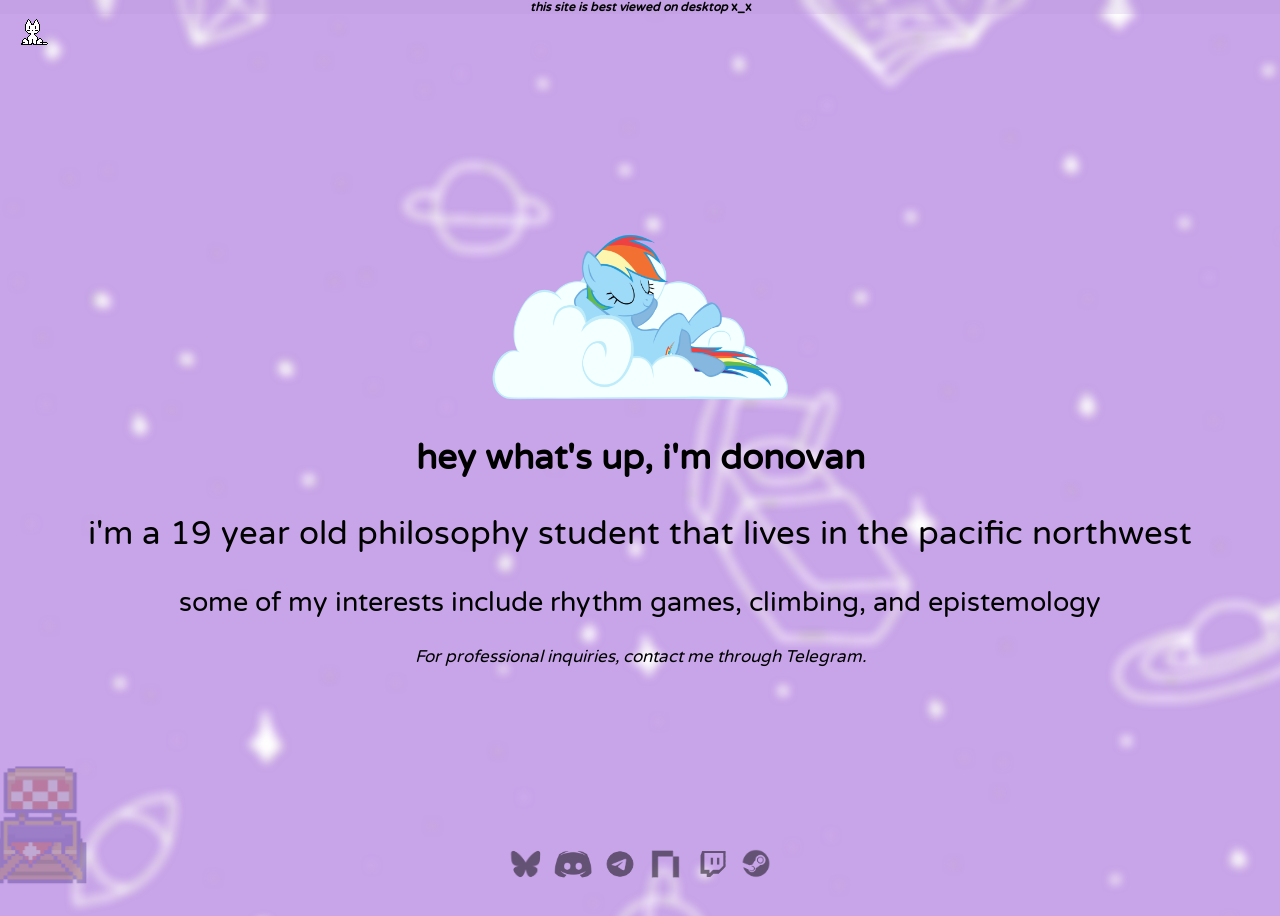
==== index.html @ 845202c8 "fist commit i think" ====
<html><head><meta http-equiv="Content-Type" content="text/html; charset=UTF-8">
<link rel="icon" type="image/png" href=https://donovan.rip/mari%20laugh.webp>
<!-- <title>👁‍🗨_👁‍🗨</title> -->
 <title>donovan!</title>
<link rel="stylesheet" href="style.css">
<link rel="preconnect" href="https://fonts.googleapis.com/">
<link rel="preconnect" href="https://fonts.gstatic.com/" crossorigin="">
<link href="https://fonts.googleapis.com/css2?family=Varela+Round&display=swap" rel="stylesheet">
</head>

<body>


    <div id="text">
        
        <div id="textend">
            <img src="/images/thankstokaua.png" alt="rainbow dash chilling on a cloud" width="300" height="170">
            
            
            <p class="alert" style="font-size: 12px;"><span><b><i>this site is best viewed on desktop</i> x_x</b></span></p>

            <p style="font-size: 35px" ;=""><b>hey what's up, i'm donovan</b></p>
            <p style="font-size: 33px" ;="">i'm a 19 year old philosophy student that lives in the pacific northwest</p>
            <p style="font-size: 27px" ;="">some of my interests include rhythm games, climbing, and epistemology</p>
            <p style="font-size: 17;"><i>For professional inquiries, contact me through Telegram.</i></p>
            <!--
                <div id="skin">
                    <img src="/images/skin render.png" width="217" height="343">
                </div>
                -->
        </div>
            
    </div>
    <div id="socials">
                        <a href="https://bsky.app/profile/donovan.rip" target="_blank">
                        <img src="/logos/bluesky logo.png" width="42" height="42">
                        </a>

                        <a href="https://discord.com/users/539140003523985438" target="_blank"> 
                        <img src="/logos/discord logo.png" width="42" height="42">
                        </a>

                        <a href="https://t.me/pawnovan" target="_blank">
                        <img src="/logos/telegram logo.png" width="44" height="42">
                        </a>
                            
                        <a href="https://namemc.com/profile/D0NOVAN.2" target="_blank">
                        <img src="logos/namemc logo.png" width="42" height="42">
                        </a>
                        
                        <a href="https://twitch.tv/pawnovan" target="_blank">
                        <img src="logos/twitch logo.png" width="42" height="42">
                        </a>

                        <a href="http://steamcommunity.com/profiles/76561199062456507" target="_blank">
                        <img src="logos/steam logo.png" width="36" height="36">
                        </a>
    </div>
    <script async src="oneko.js"></script>
<div id="container">
    <div id="guestbook">
        <a href="https://donovan.atabook.org/" style="color: inherit;" target="_blank">
            <p style="font-size: 20px; cursor: pointer;">guestbook</p>
        </a>
    </div>
    
    <div id="basket">
        <a href="https://donovan.atabook.org" style="color: inherit;" target="_blank">
            <img src="/images/basket.png" width="100" height="125">
        </a>
    </div>

</div>



</body>
</html>
---- style.css ----
body {
/* background-color: #5b769f; */
background-color: #c8a4e9;
background-image: url(headspace\ overlay\ blur.png);

  font-family: 'Varela Round', sans-serif;
  overflow: hidden;

}
/*
what to add:
    - portal top left with hyperlinks to pages like blog, tools, packs, whatever else, etc etc
    - fix neko and give it restrictions on where it can go so u can see the effects on the things easier
    - maybe fix spacing of socials at bottom
    - music player? perchance idk
    - add transparent bar on top like tokauas site
    - add slowly panning headspace overlay in bg
    - figure out what to do with mc skin Lolo
    - kill 2vb and his mans





    - credits / resources:
        https://lilithdev.neocities.org/headspace/generator
        https://www.spriters-resource.com/pc_computer/omori/asset/185773/

*/
#socials {
    position: fixed;
    bottom: 10px;
    left: 50%;
    transform: translateX(-50%);

    img {
        opacity: 0.5;
        filter: alpha(opacity=60);
        transform: scale(1);

        transition: opacity 0.3s;
        transition: transform 0.3s;

    }
        img:hover {
        opacity: 1.0;
        filter: alpha(opacity=100);
        transform: scale(1.2);

        transition: opacity 0.3s;
        transition: transform 0.3s;
    }
 
}
#text{
    height: 100vh;
    display: flex;
    justify-content: center;
    align-items: center;
    text-align: center;

    text-decoration: none;
}
#textend{
    /* https://www.youtube.com/shorts/jabH3wRwiWQ BROOO */
}

#basket{
    position:fixed;
    bottom: 10px;
    right: 93.22%;
    opacity: 40%;
    transition: opacity 0.5s;
}

#guestbook{
    position:fixed;
    bottom: 120px;
    right:93%;
    opacity: 0%;
    transition: opacity 0.5s;
}

#container:hover #guestbook {
    opacity: 60%;
    transition: opacity 0.5s;
}

#container:hover #basket {
    opacity: 80%;
    transition: opacity 0.5s;
}


.alert {
    position: absolute;
    overflow: visible;
    white-space: nowrap;
    top: 0px;
    left: 0px;
    margin-top: 0px;
    background:rgba(182, 146, 209, .2); 
    /* background-color: #c8a4e9; */
    width: 100vw; 
}
.alert span {
    display: inline-block;
    animation: marquee 16s linear infinite;
}

@keyframes marquee {
    0%   { transform: translate(-126vh, 0); }
    100% { transform: translate(90vw, 0); }
}

#skin{
    position:fixed;
    bottom: -170px;
    left: 167vh;
}  

#backhome{
    position:fixed;
    top: 10px;
    right: 94%;

}

a {
    text-decoration: none;
}

  /* #basket{
    position:fixed;
    bottom: 40px;
    right: 93.22%;

    img {
        opacity: 0.5;
        filter: alpha(opacity=90);
        transition: opacity 0.3s;
        

    }
        img:hover +  {
        opacity: 1.0;
        filter: alpha(opacity=100);
        transition: opacity 0.3s;
        
    
        
    }

}
        old code that i don't need but. dont want to delete 
*/
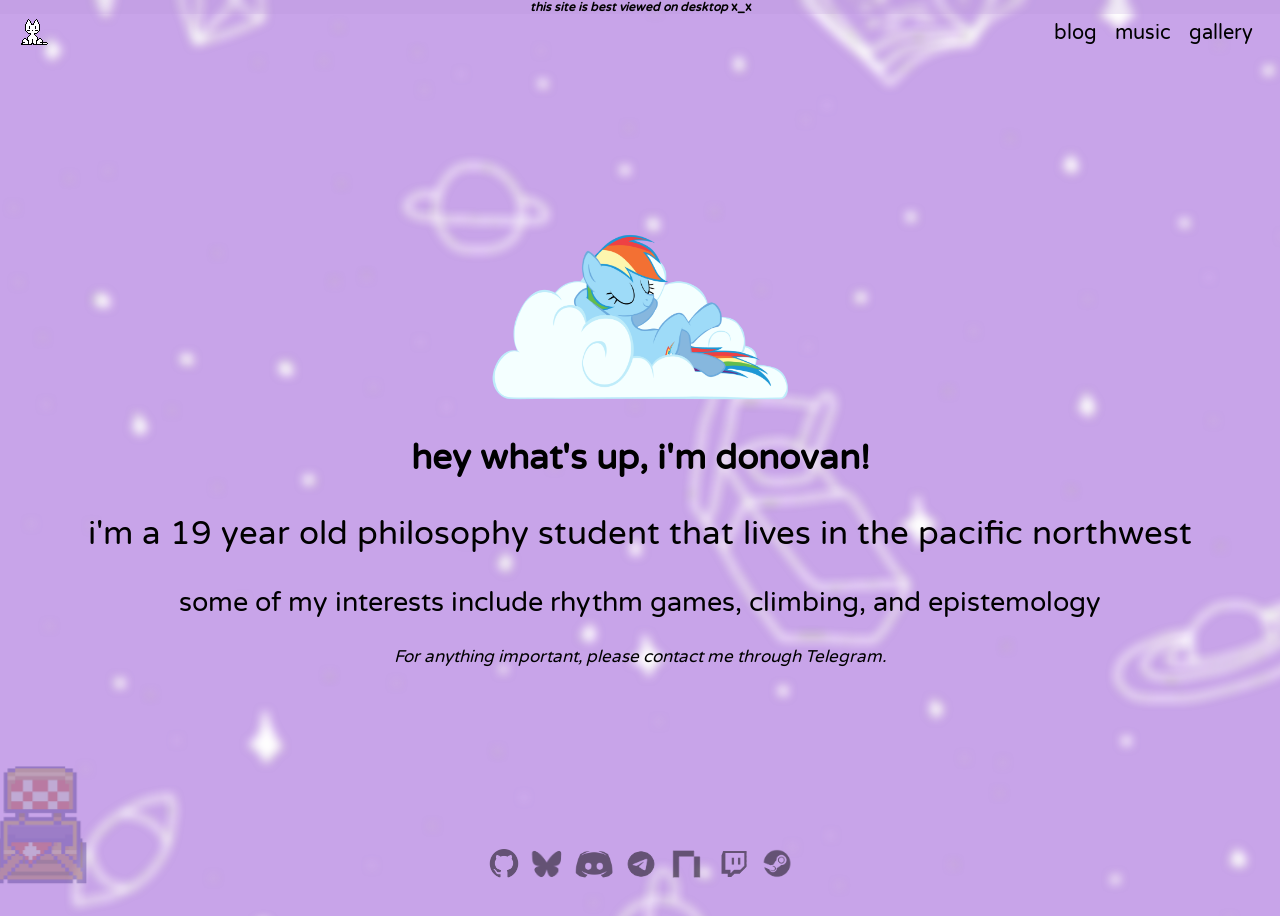
==== commit 42adf727: "commit numero dos" ====
--- a/index.html
+++ b/index.html
@@ -14,15 +14,30 @@
     <div id="text">
         
         <div id="textend">
+            <!-- image (thank you tokaua!! :3) -->
             <img src="/images/thankstokaua.png" alt="rainbow dash chilling on a cloud" width="300" height="170">
             
-            
-            <p class="alert" style="font-size: 12px;"><span><b><i>this site is best viewed on desktop</i> x_x</b></span></p>
+            <!-- portal -->
+            <p class="alert" style="font-size: 12px; "><span><b><i>this site is best viewed on desktop</i> x_x</b></span></p>
+                <div class="portal">
+                    <a href="https://donovan.rip/gallery">
+                        <p style="font-size:20px; cursor: pointer;">gallery</p>
+                    </a>
 
-            <p style="font-size: 35px" ;=""><b>hey what's up, i'm donovan</b></p>
+                    <a href="https://donovan.rip/music">
+                        <p style="font-size:20px; cursor: pointer;">music</p> 
+                    </a>
+
+                    <a href="https://donovan.rip/blog">
+                        <p style="font-size:20px; cursor: pointer;">blog</p>
+                    </a>
+                </div>
+
+            <!-- main text -->    
+            <p style="font-size: 35px" ;=""><b>hey what's up, i'm donovan!</b></p>
             <p style="font-size: 33px" ;="">i'm a 19 year old philosophy student that lives in the pacific northwest</p>
             <p style="font-size: 27px" ;="">some of my interests include rhythm games, climbing, and epistemology</p>
-            <p style="font-size: 17;"><i>For professional inquiries, contact me through Telegram.</i></p>
+            <p style="font-size: 17;"><i>For anything important, please contact me through Telegram.</i></p>
             <!--
                 <div id="skin">
                     <img src="/images/skin render.png" width="217" height="343">
@@ -32,6 +47,10 @@
             
     </div>
     <div id="socials">
+                        <a href="https://github.com/pawnovan" target="_blank">
+                        <img src="logos/github logo.png" width="38" height="38">    
+                        </a>
+
                         <a href="https://bsky.app/profile/donovan.rip" target="_blank">
                         <img src="/logos/bluesky logo.png" width="42" height="42">
                         </a>
@@ -55,15 +74,21 @@
                         <a href="http://steamcommunity.com/profiles/76561199062456507" target="_blank">
                         <img src="logos/steam logo.png" width="36" height="36">
                         </a>
+
+
     </div>
+
+    <!-- cat -->
     <script async src="oneko.js"></script>
+
+ <!-- guestbook text -->   
 <div id="container">
     <div id="guestbook">
         <a href="https://donovan.atabook.org/" style="color: inherit;" target="_blank">
             <p style="font-size: 20px; cursor: pointer;">guestbook</p>
         </a>
     </div>
-    
+<!-- guestbook basket -->  
     <div id="basket">
         <a href="https://donovan.atabook.org" style="color: inherit;" target="_blank">
             <img src="/images/basket.png" width="100" height="125">
--- a/style.css
+++ b/style.css
@@ -2,10 +2,28 @@
 /* background-color: #5b769f; */
 background-color: #c8a4e9;
 background-image: url(headspace\ overlay\ blur.png);
+background-repeat: repeat;
+
 
   font-family: 'Varela Round', sans-serif;
   overflow: hidden;
 
+}
+
+.portal {
+    flex-flow: row-reverse nowrap;
+    justify-content: space-between;
+    position:fixed;
+    display: flex;
+
+    text-decoration: none;
+    a {
+        color: black;
+    }
+
+    right: 3vh;
+    top: .1vh;
+    gap: 2vh;
 }
 /*
 what to add:
@@ -25,6 +43,7 @@
     - credits / resources:
         https://lilithdev.neocities.org/headspace/generator
         https://www.spriters-resource.com/pc_computer/omori/asset/185773/
+        https://cyncrovee.nekoweb.org/
 
 */
 #socials {
@@ -121,11 +140,14 @@
 
 #backhome{
     position:fixed;
-    top: 10px;
-    right: 94%;
+    top: 0vh;
+    left: 2vh;
 
 }
 
+#tutorial{
+    opacity: 40%;;
+}
 a {
     text-decoration: none;
 }
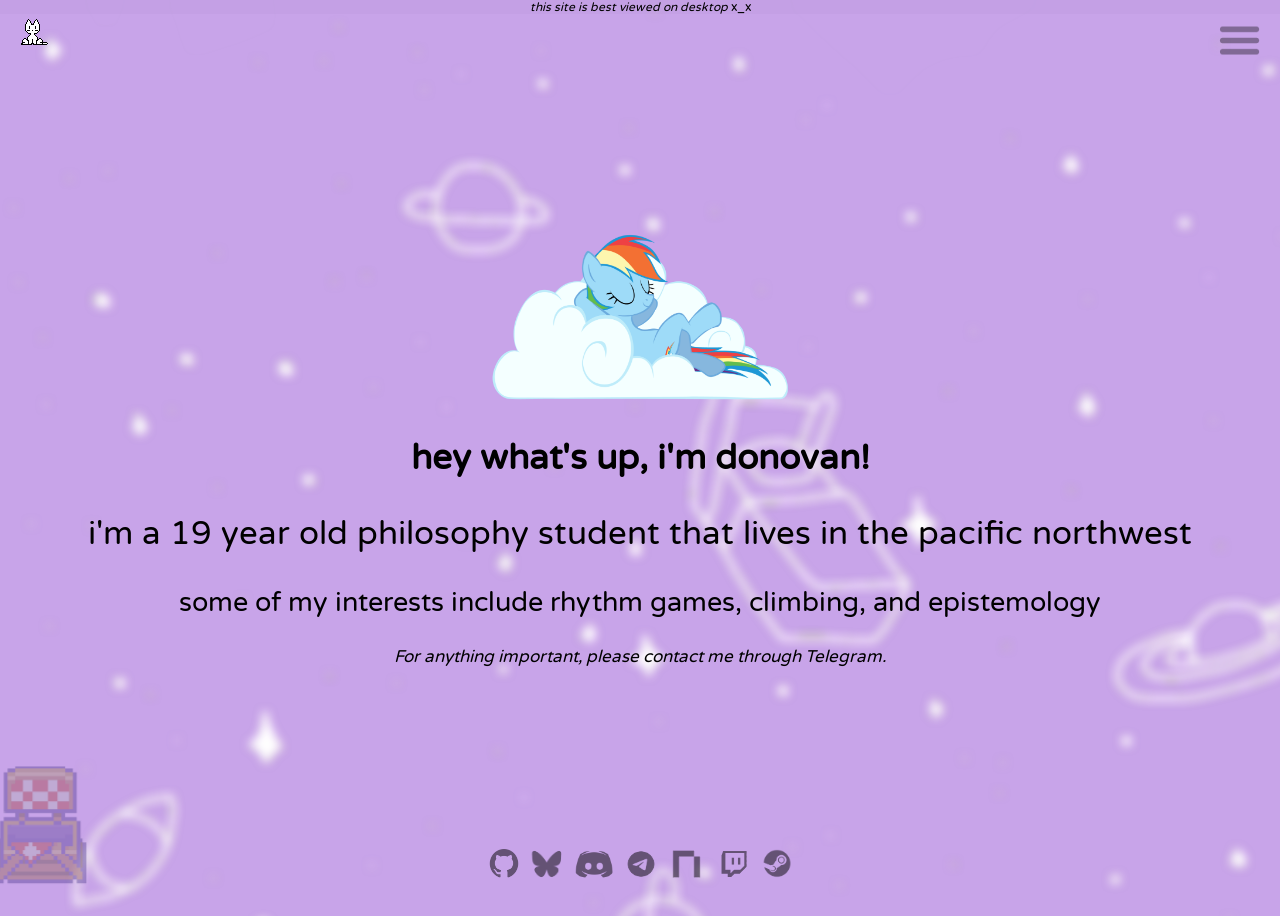
==== commit 0d7de2c6: "music, menu, more!" ====
--- a/index.html
+++ b/index.html
@@ -8,30 +8,52 @@
 <link href="https://fonts.googleapis.com/css2?family=Varela+Round&display=swap" rel="stylesheet">
 </head>
 
-<body>
+<body class="moving-background">
 
 
-    <div id="text">
-        
+    <div id="text">      
         <div id="textend">
             <!-- image (thank you tokaua!! :3) -->
             <img src="/images/thankstokaua.png" alt="rainbow dash chilling on a cloud" width="300" height="170">
             
+            
+
+
+
+
+            <!-- alert -->
+            <p class="alert" style="font-size: 12px;"><span><i>this site is best viewed on desktop</i> x_x</span></p>
+
             <!-- portal -->
-            <p class="alert" style="font-size: 12px; "><span><b><i>this site is best viewed on desktop</i> x_x</b></span></p>
-                <div class="portal">
-                    <a href="https://donovan.rip/gallery">
+                    <div id="menu">
+                        <img src="images/hamburger menu.png" onclick=showText(); height="45px" width="45px" id="menu">
+                    </div>
+                    <!-- clickable menu script-->
+                        <script>
+                            function showText() {
+                            document.getElementById('menuitems').classList.toggle('show');
+                         }
+                        </script>
+                    <div class="portal">
+                    <div id="menuitems" class="hidden">
+                        <a href="index.html">
+                        <p style="font-size:20px; cursor: pointer;">about</p> 
+                        </a>
+
+                        <a href="music.html">
+                        <p style="font-size:20px; cursor: pointer;">music</p> 
+                        </a>
+                        
+                        <a href="https://donovan.rip/gallery">
                         <p style="font-size:20px; cursor: pointer;">gallery</p>
-                    </a>
+                        </a>
 
-                    <a href="https://donovan.rip/music">
-                        <p style="font-size:20px; cursor: pointer;">music</p> 
-                    </a>
+                        <a href="https://donovan.rip/blog">
+                        <p style="font-size:20px; cursor: pointer;">blog</p>
+                        </a>
+                    </div>
+                </div>
 
-                    <a href="https://donovan.rip/blog">
-                        <p style="font-size:20px; cursor: pointer;">blog</p>
-                    </a>
-                </div>
 
             <!-- main text -->    
             <p style="font-size: 35px" ;=""><b>hey what's up, i'm donovan!</b></p>
@@ -46,6 +68,8 @@
         </div>
             
     </div>
+
+
     <div id="socials">
                         <a href="https://github.com/pawnovan" target="_blank">
                         <img src="logos/github logo.png" width="38" height="38">    
--- a/style.css
+++ b/style.css
@@ -1,51 +1,117 @@
+
+/*
+what to add:
+    - fix neko and give it restrictions on where it can go so u can see the effects on the things easier
+    - music player? perchance idk
+    - kill 2vb and his mans
+    - make portal into dropdown menu with a hamburger style button
+    - update music page to use soundcloud or spotify api to display last played song
+
+
+credits / resources:
+       - https://lilithdev.neocities.org/headspace/generator
+       - https://www.spriters-resource.com/pc_computer/omori/asset/185773/
+       - https://cyncrovee.nekoweb.org/
+       - https://fonts.google.com/specimen/Varela+Round
+       
+*/      
 body {
 /* background-color: #5b769f; */
 background-color: #c8a4e9;
-background-image: url(headspace\ overlay\ blur.png);
-background-repeat: repeat;
-
-
-  font-family: 'Varela Round', sans-serif;
-  overflow: hidden;
-
-}
-
+font-family: 'Varela Round', sans-serif;
+overflow: hidden;
+a {
+    text-decoration: none;
+}
+
+}
+.moving-background{
+  background-image: url(headspace\ overlay\ blur\ fix.png);
+  background-repeat: repeat;
+  animation: animatedBackground 30s linear infinite; 
+}
+
+@keyframes animatedBackground {
+  from { background-position: 0 0; } 
+  to { background-position: 2560px 1440px; }  
+}
+
+
+
+/* hamburger menu */
 .portal {
-    flex-flow: row-reverse nowrap;
-    justify-content: space-between;
-    position:fixed;
-    display: flex;
+    flex-flow: column nowrap;
+    justify-content: flex-end;
+    align-self: flex-end;
+    position:fixed;
+    display: flex;
+    line-height: 3vh;
+    max-height: 100vh;
+    max-width: 100vh;
+    transition: max-height 0.3s;
+    transition: opacity 0.3s;
+
 
     text-decoration: none;
     a {
         color: black;
     }
 
+    
     right: 3vh;
-    top: .1vh;
-    gap: 2vh;
-}
-/*
-what to add:
-    - portal top left with hyperlinks to pages like blog, tools, packs, whatever else, etc etc
-    - fix neko and give it restrictions on where it can go so u can see the effects on the things easier
-    - maybe fix spacing of socials at bottom
-    - music player? perchance idk
-    - add transparent bar on top like tokauas site
-    - add slowly panning headspace overlay in bg
-    - figure out what to do with mc skin Lolo
-    - kill 2vb and his mans
-
-
-
-
-
-    - credits / resources:
-        https://lilithdev.neocities.org/headspace/generator
-        https://www.spriters-resource.com/pc_computer/omori/asset/185773/
-        https://cyncrovee.nekoweb.org/
-
-*/
+    top: 6vh;
+
+}
+.portal p {
+    opacity: 60%;
+    transition: opacity 0.3s;
+    max-width: 10vh;
+
+}
+
+.portal p:hover {
+    opacity: 100%;
+    transition: opacity 0.3s;
+    max-width: 100vh;
+    
+}
+
+#menu {
+    position: fixed;
+    right: 1vh;
+    top: 1vh;
+    cursor: pointer;
+    opacity: 60%;
+    transition: opacity 0.3s;
+    transform: scale(1);
+    transition: transform 0.3s;
+}  
+#menu:hover {
+    opacity: 100%;
+    transition: opacity 0.3s;
+    transform: scale(1.1);
+    transition: transform 0.3s;
+}
+#menuitems {
+    max-height: 0;
+    opacity: 0%;
+    overflow: hidden;
+    transition: opacity 0.3s ease, max-height .35s ease;
+    max-width: 10vh;    
+
+ 
+}
+
+#menuitems.show {
+    max-height: 40vh;
+    opacity: 80%;
+    transition: opacity .8s ease, max-height .35s ease;
+    max-width: 1000vh;
+    
+
+}
+
+
 #socials {
     position: fixed;
     bottom: 10px;
@@ -145,12 +211,174 @@
 
 }
 
-#tutorial{
-    opacity: 40%;;
-}
-a {
-    text-decoration: none;
-}
+.verticaldivider {
+    padding: 0;
+    display: flex;
+    align-items: flex-start;
+    margin: auto;
+    position:fixed;
+    right: 87vh;
+
+}
+
+.horizontaldivider {
+    position: fixed;
+    padding: 0;
+    top: 50vh;
+    right: 87vh;
+    
+
+
+}
+#righttext {
+    position: fixed;
+    display: flex;
+    align-items: flex-start;
+    flex-direction: column;
+    gap: 1px;
+    margin: auto;
+    right: 58vh;
+    top: 24.5vh;
+}
+#righttext p {
+    margin: 1px;
+    text-indent: 0;
+}
+#lefttext {
+    display: flex;
+    flex-wrap: wrap;
+    align-content: flex-start;
+    position: fixed;
+    top: 24.5vh;
+    left: 50vh;
+    width: 45vw
+}
+
+#lefttext p {
+    margin: 1px;
+    padding-bottom: .5vh;
+}
+
+.genres {
+    display: flex;
+    flex-direction: column;
+    align-items: flex-start;
+    top: 28vh;
+    width: 60vh;
+}
+
+#nextpony {
+    position: fixed;
+    top: 35.8vh;
+    left: 52vh;
+;
+}
+
+#albuminfo {
+    display: flex;
+    position: fixed;
+    margin: auto;
+    gap: 1px;
+    align-items : flex-start;
+    flex-direction: column;
+    top: 59.5vh;
+    right: 52vh;
+}
+
+#albumcover {
+    position: fixed;
+    margin: auto;
+    top: 28vh;
+    right: 54.5vh;
+}
+
+#bandcampplayer {
+    position: fixed;
+    margin: auto;
+    top: 71vh;
+    right: 55vh;
+}
+
+
+#pony {
+    position: fixed;
+    padding: 10px;
+    left: 79.6vh;
+    top: 34.6vh;
+}
+
+#upbringing {
+    display: flex;
+    position: fixed;
+    justify-content: center;
+    align-items: center;
+    align-self: center;
+    padding: 10px;
+    left: 51vh;
+    top: 36vh;
+    width: 25vh;
+}
+
+#albums {
+    display: flex;
+    flex-direction: column;
+    position: fixed;
+    top: 49vh;
+    left: 50vh;
+    align-items: flex-start;
+    gap: 1.5vh;
+    
+}
+
+#albums p {
+    margin-bottom: .2vh;
+}
+
+#covers {
+    display: flex;
+    flex-direction: row;
+    gap: 2.3vh;
+}
+
+#row1 {
+    display: flex;
+    flex-direction: row;
+    gap: 2.3vh;
+
+}
+
+#row1 img {
+    cursor: pointer;
+    opacity: 100%;
+    transition: scale 0.3s;
+}
+
+#row1 img:hover {
+    scale: 1.2;
+    transition: scale 0.3s;
+}
+
+#covers img {
+    cursor: pointer;
+    opacity: 100%;
+    transition: scale 0.5s;
+}
+
+#covers img:hover {
+    scale: 1.2;
+    transition: scale 0.3s;
+}
+
+
+
+
+
+
+
+
+
+
+
 
   /* #basket{
     position:fixed;
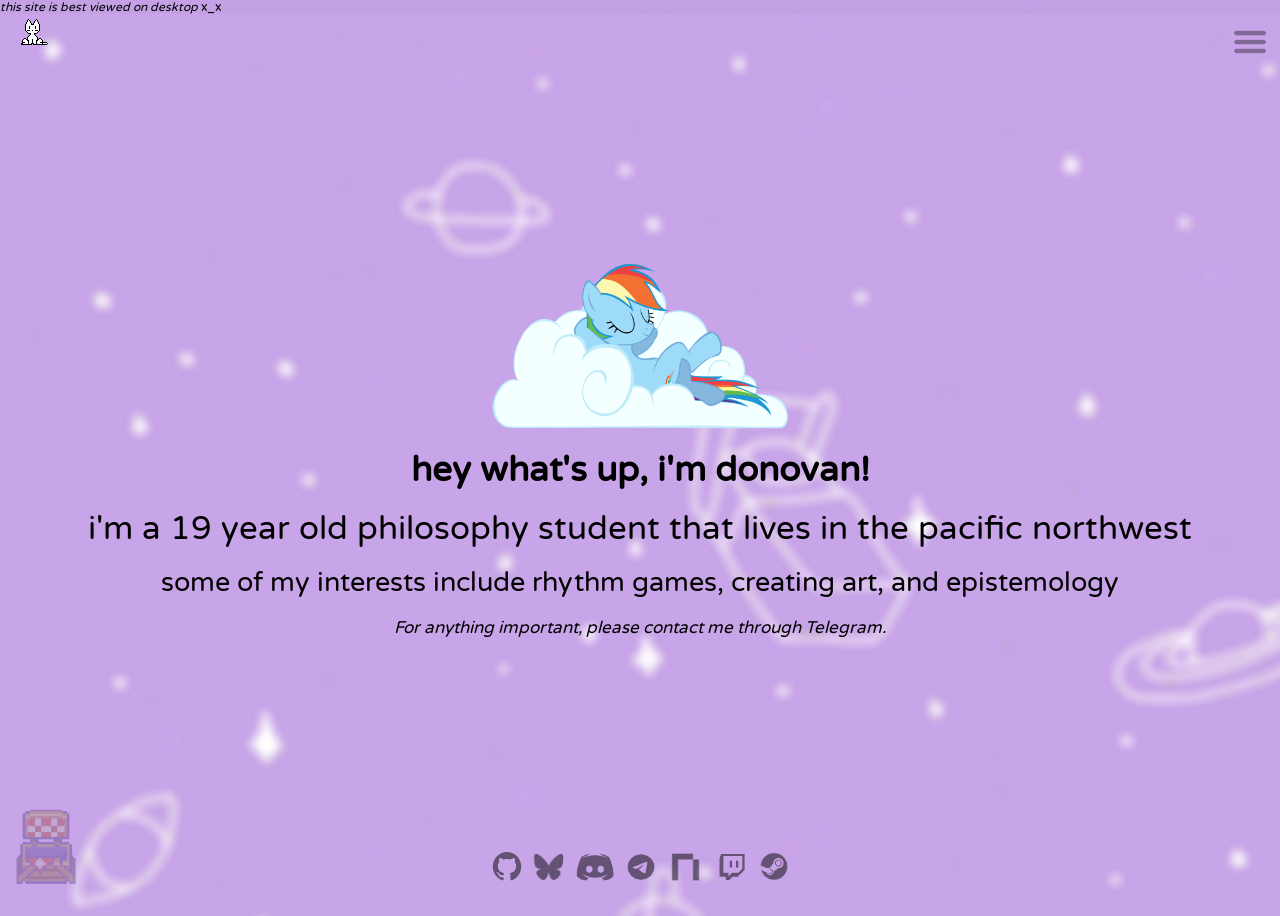
==== commit 625e2122: "fixing shit + art" ====
--- a/index.html
+++ b/index.html
@@ -11,22 +11,24 @@
 <body class="moving-background">
 
 
-    <div id="text">      
-        <div id="textend">
+    <div id="text">
+        <div id="textend">      
             <!-- image (thank you tokaua!! :3) -->
             <img src="/images/thankstokaua.png" alt="rainbow dash chilling on a cloud" width="300" height="170">
-            
-            
+ 
+            <!-- main text -->    
+            <p style="font-size: 35px" ;=""><b>hey what's up, i'm donovan!</b></p>
+            <p style="font-size: 33px" ;="">i'm a 19 year old philosophy student that lives in the pacific northwest</p>
+            <p style="font-size: 27px" ;="">some of my interests include rhythm games, creating art, and epistemology</p>
+            <p style="font-size: 17;"><i>For anything important, please contact me through Telegram.</i></p>
+        </div>      
+    </div>
+             <!-- alert -->
+                <p class="alert" style="font-size: 1rem;"><span><i>this site is best viewed on desktop</i> x_x</span></p>
 
-
-
-
-            <!-- alert -->
-            <p class="alert" style="font-size: 12px;"><span><i>this site is best viewed on desktop</i> x_x</span></p>
-
-            <!-- portal -->
-                    <div id="menu">
-                        <img src="images/hamburger menu.png" onclick=showText(); height="45px" width="45px" id="menu">
+        <!-- portal -->
+                  <div id="menu">
+                        <img src="images/hamburger menu.png" onclick=showText(); height="4rem" width="4rem" id="menu">
                     </div>
                     <!-- clickable menu script-->
                         <script>
@@ -35,39 +37,24 @@
                          }
                         </script>
                     <div class="portal">
-                    <div id="menuitems" class="hidden">
-                        <a href="index.html">
-                        <p style="font-size:20px; cursor: pointer;">about</p> 
-                        </a>
+                        <div id="menuitems" class="hidden">
+                            <a href="index.html">
+                            <p style="font-size:20px; cursor: pointer;">about</p> 
+                            </a>
 
-                        <a href="music.html">
-                        <p style="font-size:20px; cursor: pointer;">music</p> 
-                        </a>
-                        
-                        <a href="https://donovan.rip/gallery">
-                        <p style="font-size:20px; cursor: pointer;">gallery</p>
-                        </a>
+                            <a href="https://donovan.rip/art">
+                            <p style="font-size:20px; cursor: pointer;">art</p>
+                            </a>
 
-                        <a href="https://donovan.rip/blog">
-                        <p style="font-size:20px; cursor: pointer;">blog</p>
-                        </a>
+                            <a href="music.html">
+                            <p style="font-size:20px; cursor: pointer;">music</p> 
+                            </a>    
+
+                            <a href="https://donovan.rip/blog">
+                            <p style="font-size:20px; cursor: pointer;">blog</p>
+                            </a>
                     </div>
                 </div>
-
-
-            <!-- main text -->    
-            <p style="font-size: 35px" ;=""><b>hey what's up, i'm donovan!</b></p>
-            <p style="font-size: 33px" ;="">i'm a 19 year old philosophy student that lives in the pacific northwest</p>
-            <p style="font-size: 27px" ;="">some of my interests include rhythm games, climbing, and epistemology</p>
-            <p style="font-size: 17;"><i>For anything important, please contact me through Telegram.</i></p>
-            <!--
-                <div id="skin">
-                    <img src="/images/skin render.png" width="217" height="343">
-                </div>
-                -->
-        </div>
-            
-    </div>
 
 
     <div id="socials">
@@ -109,13 +96,13 @@
 <div id="container">
     <div id="guestbook">
         <a href="https://donovan.atabook.org/" style="color: inherit;" target="_blank">
-            <p style="font-size: 20px; cursor: pointer;">guestbook</p>
+            <p style="cursor: pointer;">guestbook</p>
         </a>
     </div>
 <!-- guestbook basket -->  
     <div id="basket">
         <a href="https://donovan.atabook.org" style="color: inherit;" target="_blank">
-            <img src="/images/basket.png" width="100" height="125">
+            <img src="/images/basket.png">
         </a>
     </div>
 
--- a/style.css
+++ b/style.css
@@ -14,17 +14,36 @@
        - https://cyncrovee.nekoweb.org/
        - https://fonts.google.com/specimen/Varela+Round
        
-*/      
+*/   
+html {
+    font-size: 16px;
+}
+@media screen and (max-width: 1600px) {
+    html { font-size: 14px; }
+}
+
+@media screen and (max-width: 1366px) {
+    html { font-size: 12px; }
+}
+
+@media screen and (max-width: 1024px) {
+    html { font-size: 10px; }
+}
+
 body {
 /* background-color: #5b769f; */
 background-color: #c8a4e9;
 font-family: 'Varela Round', sans-serif;
 overflow: hidden;
+    overflow-x: hidden;
+
 a {
     text-decoration: none;
 }
 
 }
+
+
 .moving-background{
   background-image: url(headspace\ overlay\ blur\ fix.png);
   background-repeat: repeat;
@@ -34,6 +53,10 @@
 @keyframes animatedBackground {
   from { background-position: 0 0; } 
   to { background-position: 2560px 1440px; }  
+}
+
+#scale {
+    position:absolute;
 }
 
 
@@ -44,8 +67,13 @@
     justify-content: flex-end;
     align-self: flex-end;
     position:fixed;
-    display: flex;
-    line-height: 3vh;
+
+    right: 1.2rem;
+    top: 4.5rem;
+    text-align: center;
+
+    display: flex;
+    line-height: 1.7rem;
     max-height: 100vh;
     max-width: 100vh;
     transition: max-height 0.3s;
@@ -57,39 +85,45 @@
         color: black;
     }
 
-    
-    right: 3vh;
-    top: 6vh;
+
 
 }
 .portal p {
     opacity: 60%;
     transition: opacity 0.3s;
-    max-width: 10vh;
+    max-width: 10rem;
+    padding-top: .6rem;
+    margin: 0.7rem 0;
 
 }
 
 .portal p:hover {
     opacity: 100%;
     transition: opacity 0.3s;
-    max-width: 100vh;
+    max-width: 100rem;
     
 }
 
 #menu {
     position: fixed;
-    right: 1vh;
-    top: 1vh;
+    right: .5rem;
+    top: 1rem;
     cursor: pointer;
     opacity: 60%;
     transition: opacity 0.3s;
     transform: scale(1);
     transition: transform 0.3s;
 }  
+
+#menu img {
+    width: clamp(2rem, 3rem, 6rem);
+    height: auto;
+
+}
 #menu:hover {
     opacity: 100%;
     transition: opacity 0.3s;
-    transform: scale(1.1);
+    transform: scale(1.05);
     transition: transform 0.3s;
 }
 #menuitems {
@@ -97,16 +131,16 @@
     opacity: 0%;
     overflow: hidden;
     transition: opacity 0.3s ease, max-height .35s ease;
-    max-width: 10vh;    
+    max-width: 100rem;    
 
  
 }
 
 #menuitems.show {
-    max-height: 40vh;
+    max-height: 40rem;
     opacity: 80%;
     transition: opacity .8s ease, max-height .35s ease;
-    max-width: 1000vh;
+    max-width: 1000rem;
     
 
 }
@@ -114,7 +148,7 @@
 
 #socials {
     position: fixed;
-    bottom: 10px;
+    bottom: 1vh;
     left: 50%;
     transform: translateX(-50%);
 
@@ -146,24 +180,39 @@
 
     text-decoration: none;
 }
+#text p{
+        margin: 1.5rem 0;
+}
+
 #textend{
     /* https://www.youtube.com/shorts/jabH3wRwiWQ BROOO */
+    /* this stupid fucking div keeps everything centered for some stupid reason i love it i love you textend */
 }
 
 #basket{
     position:fixed;
-    bottom: 10px;
-    right: 93.22%;
+    bottom: 1rem;
+    left: 1rem;
     opacity: 40%;
     transition: opacity 0.5s;
 }
 
+#basket img {
+    width: clamp(60px, 5vw, 100px);
+    height: auto;
+}
+
 #guestbook{
     position:fixed;
-    bottom: 120px;
-    right:93%;
+    bottom: 7rem;
+    left: 1.5rem;
     opacity: 0%;
     transition: opacity 0.5s;
+}
+
+#guestbook p{
+    width: clamp(60px, 5vw, 100px);
+    height: auto;
 }
 
 #container:hover #guestbook {
@@ -187,28 +236,17 @@
     background:rgba(182, 146, 209, .2); 
     /* background-color: #c8a4e9; */
     width: 100vw; 
+    overflow: hidden; 
 }
 .alert span {
     display: inline-block;
-    animation: marquee 16s linear infinite;
+    animation: marquee 15s linear infinite;
+    will-change: transform;
 }
 
 @keyframes marquee {
-    0%   { transform: translate(-126vh, 0); }
-    100% { transform: translate(90vw, 0); }
-}
-
-#skin{
-    position:fixed;
-    bottom: -170px;
-    left: 167vh;
-}  
-
-#backhome{
-    position:fixed;
-    top: 0vh;
-    left: 2vh;
-
+    0%   { transform: translate(-130%); }
+    100% { transform: translate(100vw); }
 }
 
 .verticaldivider {
@@ -216,16 +254,15 @@
     display: flex;
     align-items: flex-start;
     margin: auto;
-    position:fixed;
-    right: 87vh;
+    top: 50vh;
 
 }
 
 .horizontaldivider {
     position: fixed;
     padding: 0;
-    top: 50vh;
-    right: 87vh;
+    top: 27.9rem;
+    right: 48.3rem;
     
 
 
@@ -237,8 +274,8 @@
     flex-direction: column;
     gap: 1px;
     margin: auto;
-    right: 58vh;
-    top: 24.5vh;
+    right: 32.2rem;
+    top: 13.4rem;
 }
 #righttext p {
     margin: 1px;
@@ -249,29 +286,27 @@
     flex-wrap: wrap;
     align-content: flex-start;
     position: fixed;
-    top: 24.5vh;
-    left: 50vh;
-    width: 45vw
+    top: 13.4rem;
+    left: 28rem;
+    width: 45rem
 }
 
 #lefttext p {
     margin: 1px;
-    padding-bottom: .5vh;
+    padding-bottom: .5rem;
 }
 
 .genres {
     display: flex;
     flex-direction: column;
     align-items: flex-start;
-    top: 28vh;
-    width: 60vh;
+    width: 60rem;
 }
 
 #nextpony {
     position: fixed;
-    top: 35.8vh;
-    left: 52vh;
-;
+    left: 10vw;
+
 }
 
 #albuminfo {
@@ -280,31 +315,24 @@
     margin: auto;
     gap: 1px;
     align-items : flex-start;
-    flex-direction: column;
-    top: 59.5vh;
-    right: 52vh;
+    flex-direction: column;;
+    right: 19rem;
+    top: 50vh;
 }
 
 #albumcover {
     position: fixed;
     margin: auto;
-    top: 28vh;
-    right: 54.5vh;
-}
-
-#bandcampplayer {
-    position: fixed;
-    margin: auto;
-    top: 71vh;
-    right: 55vh;
+    top: 24vh;
+    right: 20.3vw;
 }
 
 
 #pony {
     position: fixed;
     padding: 10px;
-    left: 79.6vh;
-    top: 34.6vh;
+    left: 44vw;
+    top: 45vh;
 }
 
 #upbringing {
@@ -314,36 +342,36 @@
     align-items: center;
     align-self: center;
     padding: 10px;
-    left: 51vh;
-    top: 36vh;
-    width: 25vh;
+    left: 28.5vw;
+    width: 14rem;
 }
 
 #albums {
     display: flex;
     flex-direction: column;
     position: fixed;
-    top: 49vh;
-    left: 50vh;
+    left: 28rem;
     align-items: flex-start;
-    gap: 1.5vh;
+    top: 50vh;
+    gap: 1rem;
     
 }
 
 #albums p {
-    margin-bottom: .2vh;
+    margin-bottom: 0.1rem;
 }
 
 #covers {
+    position: relative;
     display: flex;
     flex-direction: row;
-    gap: 2.3vh;
+    gap: 1.27rem;
 }
 
 #row1 {
     display: flex;
     flex-direction: row;
-    gap: 2.3vh;
+    gap: 1.27rem;
 
 }
 
@@ -369,6 +397,27 @@
     transition: scale 0.3s;
 }
 
+#arttitle {
+    display: flex;
+    flex-direction: column;
+    align-items: center;
+    justify-content: flex-start;
+    padding-top: 1rem;
+    padding-bottom: 1rem;
+}
+#arttitle p {
+    margin: 0.7rem 0;
+}
+
+
+#gallery, #gallerylandscape {
+    display: flex;
+    flex-direction: row;
+    justify-content: center;    
+    gap: 2rem;
+    padding-bottom: 2rem;
+
+}
 
 
 
@@ -402,5 +451,11 @@
     }
 
 }
+
+#skin{
+    position:fixed;
+    bottom: -170px;
+    left: 167vh;
+}  
         old code that i don't need but. dont want to delete 
 */  
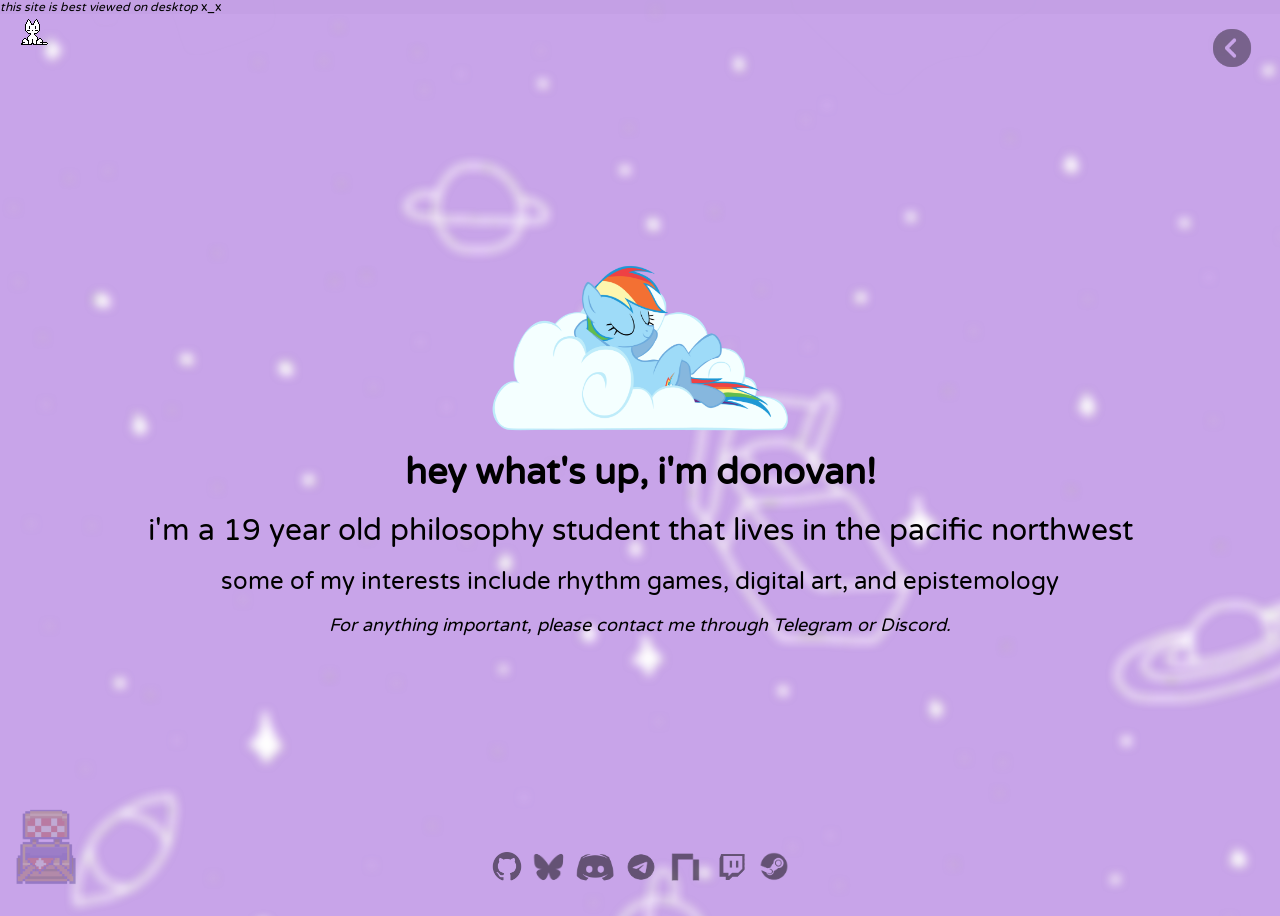
==== commit 2bcb69b5: "art revamp + menu revamp + not found revamp" ====
--- a/index.html
+++ b/index.html
@@ -6,9 +6,13 @@
 <link rel="preconnect" href="https://fonts.googleapis.com/">
 <link rel="preconnect" href="https://fonts.gstatic.com/" crossorigin="">
 <link href="https://fonts.googleapis.com/css2?family=Varela+Round&display=swap" rel="stylesheet">
+<meta name="darkreader-lock" content="">
 </head>
 
+
 <body class="moving-background">
+    
+<p class="alert" style="font-size: 1rem;"><span><i>this site is best viewed on desktop</i> x_x</span></p>
 
 
     <div id="text">
@@ -17,44 +21,50 @@
             <img src="/images/thankstokaua.png" alt="rainbow dash chilling on a cloud" width="300" height="170">
  
             <!-- main text -->    
-            <p style="font-size: 35px" ;=""><b>hey what's up, i'm donovan!</b></p>
-            <p style="font-size: 33px" ;="">i'm a 19 year old philosophy student that lives in the pacific northwest</p>
-            <p style="font-size: 27px" ;="">some of my interests include rhythm games, creating art, and epistemology</p>
-            <p style="font-size: 17;"><i>For anything important, please contact me through Telegram.</i></p>
+            <p style="font-size: 3rem" ;=""><b>hey what's up, i'm donovan!</b></p>
+            <p style="font-size: 2.5rem" ;="">i'm a 19 year old philosophy student that lives in the pacific northwest</p>
+            <p style="font-size: 2rem" ;="">some of my interests include rhythm games, digital art, and epistemology</p>
+            <p style="font-size: 1.5rem"><i>For anything important, please contact me through Telegram or Discord.</i></p>
         </div>      
     </div>
              <!-- alert -->
-                <p class="alert" style="font-size: 1rem;"><span><i>this site is best viewed on desktop</i> x_x</span></p>
 
-        <!-- portal -->
-                  <div id="menu">
-                        <img src="images/hamburger menu.png" onclick=showText(); height="4rem" width="4rem" id="menu">
-                    </div>
+<div id="menu">
+    <img src="images/circle-chevron-down-solid-full.png" onclick=showText();>
+</div>
+
                     <!-- clickable menu script-->
-                        <script>
-                            function showText() {
-                            document.getElementById('menuitems').classList.toggle('show');
-                         }
-                        </script>
+<script>
+    function showText() {
+    document.getElementById('menuitems').classList.toggle('show');
+    document.getElementById('menu').classList.toggle('show');
+    }
+    
+</script>
                     <div class="portal">
+                        
                         <div id="menuitems" class="hidden">
+
+
                             <a href="index.html">
-                            <p style="font-size:20px; cursor: pointer;">about</p> 
+                            <p style="font-size:1.5rem; cursor: pointer;">about</p> 
                             </a>
 
-                            <a href="https://donovan.rip/art">
-                            <p style="font-size:20px; cursor: pointer;">art</p>
+                            <a href="art.html">
+                            <p style="font-size:1.5rem; cursor: pointer;">art</p>
                             </a>
 
                             <a href="music.html">
-                            <p style="font-size:20px; cursor: pointer;">music</p> 
+                            <p style="font-size:1.5rem; cursor: pointer;">music</p> 
                             </a>    
 
-                            <a href="https://donovan.rip/blog">
-                            <p style="font-size:20px; cursor: pointer;">blog</p>
+                            <a href="blog.html">
+                            <p style="font-size:1.5rem; cursor: pointer;">blog</p>
                             </a>
+                        </div>
                     </div>
-                </div>
+                
+        </div>
 
 
     <div id="socials">
--- a/style.css
+++ b/style.css
@@ -1,19 +1,12 @@
 
 /*
-what to add:
-    - fix neko and give it restrictions on where it can go so u can see the effects on the things easier
-    - music player? perchance idk
-    - kill 2vb and his mans
-    - make portal into dropdown menu with a hamburger style button
-    - update music page to use soundcloud or spotify api to display last played song
-
-
 credits / resources:
        - https://lilithdev.neocities.org/headspace/generator
        - https://www.spriters-resource.com/pc_computer/omori/asset/185773/
        - https://cyncrovee.nekoweb.org/
        - https://fonts.google.com/specimen/Varela+Round
-       
+       - https://oliverspace.neocities.org/
+       - special thanks to nekoweb discord for helping with stuff 
 */   
 html {
     font-size: 16px;
@@ -74,8 +67,7 @@
 
     display: flex;
     line-height: 1.7rem;
-    max-height: 100vh;
-    max-width: 100vh;
+
     transition: max-height 0.3s;
     transition: opacity 0.3s;
 
@@ -94,11 +86,10 @@
     max-width: 10rem;
     padding-top: .6rem;
     margin: 0.7rem 0;
-
 }
 
 .portal p:hover {
-    opacity: 100%;
+    opacity: 700%;
     transition: opacity 0.3s;
     max-width: 100rem;
     
@@ -106,34 +97,42 @@
 
 #menu {
     position: fixed;
-    right: .5rem;
-    top: 1rem;
+    right: 2rem;
+    top: 2rem;
     cursor: pointer;
+    opacity: 40%;
+    transform: rotate(0deg);
+    transition: opacity 0.3s, transform 0.6s !important;
+}  
+#menu.show {
+    right: 2rem;
+    top: 2rem;
+    transform-origin: center;
+    transform: rotate(-90deg);
     opacity: 60%;
+
+}  
+
+#menu img {
+    width: clamp(4rem, 3rem, 5rem);
+    height: auto;
+}
+#menu:hover {
+    opacity: 70%;
     transition: opacity 0.3s;
-    transform: scale(1);
-    transition: transform 0.3s;
-}  
-
-#menu img {
-    width: clamp(2rem, 3rem, 6rem);
-    height: auto;
-
-}
-#menu:hover {
-    opacity: 100%;
-    transition: opacity 0.3s;
-    transform: scale(1.05);
-    transition: transform 0.3s;
-}
+}
+
+
 #menuitems {
+    position: fixed;    
+    margin-top: 1rem;
+    top: 4.5rem;
+    right: 2rem;
     max-height: 0;
     opacity: 0%;
     overflow: hidden;
-    transition: opacity 0.3s ease, max-height .35s ease;
+    transition: opacity 0.6s ease, max-height .6s ease;
     max-width: 100rem;    
-
- 
 }
 
 #menuitems.show {
@@ -141,8 +140,6 @@
     opacity: 80%;
     transition: opacity .8s ease, max-height .35s ease;
     max-width: 1000rem;
-    
-
 }
 
 
@@ -203,9 +200,9 @@
 }
 
 #guestbook{
-    position:fixed;
+    position: absolute;
     bottom: 7rem;
-    left: 1.5rem;
+    left: 1.3rem;
     opacity: 0%;
     transition: opacity 0.5s;
 }
@@ -249,152 +246,64 @@
     100% { transform: translate(100vw); }
 }
 
-.verticaldivider {
-    padding: 0;
-    display: flex;
-    align-items: flex-start;
-    margin: auto;
-    top: 50vh;
-
-}
-
-.horizontaldivider {
-    position: fixed;
-    padding: 0;
-    top: 27.9rem;
-    right: 48.3rem;
+
+
+    #albums-grid p {
+        margin-bottom: 0rem;
+    }
+
+    #albums-grid img{
+        width: clamp(60px, 5vw, 100px);
+        height: auto;
+        cursor: pointer;
+        opacity: 100%;
+        transition: scale 0.3s;
+    }
+    #albums-grid {
+        display: grid;
+        flex-direction: row;
+        text-align: center;
+        align-items: center;
+        justify-content: center;
+        grid-template-columns: repeat(4, auto);
+        gap: 1rem;
+
+    }
     
-
-
-}
-#righttext {
-    position: fixed;
-    display: flex;
-    align-items: flex-start;
-    flex-direction: column;
-    gap: 1px;
-    margin: auto;
-    right: 32.2rem;
-    top: 13.4rem;
-}
-#righttext p {
-    margin: 1px;
-    text-indent: 0;
-}
-#lefttext {
-    display: flex;
-    flex-wrap: wrap;
-    align-content: flex-start;
-    position: fixed;
-    top: 13.4rem;
-    left: 28rem;
-    width: 45rem
-}
-
-#lefttext p {
-    margin: 1px;
-    padding-bottom: .5rem;
-}
-
-.genres {
-    display: flex;
-    flex-direction: column;
-    align-items: flex-start;
-    width: 60rem;
-}
-
-#nextpony {
-    position: fixed;
-    left: 10vw;
-
-}
-
-#albuminfo {
-    display: flex;
-    position: fixed;
-    margin: auto;
-    gap: 1px;
-    align-items : flex-start;
-    flex-direction: column;;
-    right: 19rem;
-    top: 50vh;
-}
-
-#albumcover {
-    position: fixed;
-    margin: auto;
-    top: 24vh;
-    right: 20.3vw;
-}
-
-
-#pony {
-    position: fixed;
-    padding: 10px;
-    left: 44vw;
-    top: 45vh;
-}
-
-#upbringing {
-    display: flex;
-    position: fixed;
-    justify-content: center;
-    align-items: center;
-    align-self: center;
-    padding: 10px;
-    left: 28.5vw;
-    width: 14rem;
-}
-
-#albums {
-    display: flex;
-    flex-direction: column;
-    position: fixed;
-    left: 28rem;
-    align-items: flex-start;
-    top: 50vh;
-    gap: 1rem;
-    
-}
-
-#albums p {
-    margin-bottom: 0.1rem;
-}
-
-#covers {
-    position: relative;
-    display: flex;
-    flex-direction: row;
-    gap: 1.27rem;
-}
-
-#row1 {
-    display: flex;
-    flex-direction: row;
-    gap: 1.27rem;
-
-}
-
-#row1 img {
-    cursor: pointer;
-    opacity: 100%;
-    transition: scale 0.3s;
-}
-
-#row1 img:hover {
+#albums-grid img:hover {
     scale: 1.2;
     transition: scale 0.3s;
 }
 
-#covers img {
-    cursor: pointer;
-    opacity: 100%;
-    transition: scale 0.5s;
-}
-
-#covers img:hover {
-    scale: 1.2;
+
+#centerdivider {
+    padding-top: 0rem;
+    padding-bottom: 0rem;
+    margin-bottom: 0rem;
+    margin-top: 0rem;
+    gap: .1rem;
+    display: flex;
+    flex-direction: column;
+    align-items: center;
+    justify-content: center;
+}
+#pfps {
+    display: flex;
+    flex-direction: row;
+    gap: 1.5rem;
+}
+#pfps img {
+    width: 5rem;
+    height: 5rem;
+    padding-bottom: 1rem;
+    scale: 1;
     transition: scale 0.3s;
+}
+
+#pfps img:hover {
+    scale: 1.2  ;
+    transition: scale 0.3s;
+
 }
 
 #arttitle {
@@ -404,58 +313,106 @@
     justify-content: flex-start;
     padding-top: 1rem;
     padding-bottom: 1rem;
+    flex-wrap: wrap;
 }
 #arttitle p {
     margin: 0.7rem 0;
 }
 
 
-#gallery, #gallerylandscape {
+
+/*#gallery, #gallerylandscape {
     display: flex;
     flex-direction: row;
-    justify-content: center;    
+    justify-content: center;
+    align-items: center;    
     gap: 2rem;
     padding-bottom: 2rem;
-
-}
-
-
-
-
-
-
-
-
-
-
-
-  /* #basket{
-    position:fixed;
-    bottom: 40px;
-    right: 93.22%;
-
-    img {
-        opacity: 0.5;
-        filter: alpha(opacity=90);
-        transition: opacity 0.3s;
-        
-
-    }
-        img:hover +  {
-        opacity: 1.0;
-        filter: alpha(opacity=100);
-        transition: opacity 0.3s;
-        
+    flex-wrap: wrap;
+} */
+
+.gallerytest{
+    display: flex;
+    flex-direction: column;
+    justify-content: center;
+    align-items: center;
+    gap: 2rem;
+    flex-wrap: wrap;
+    min-height: 30rem;
+}
+.cool {
+    max-width: 120rem;
+    max-height: 40rem;
+}
+
+#arrows {
+    display: grid;
+    grid-template-columns: 1fr auto 1fr;
+    align-items: center;
+    padding: 0 2rem;
+}
+#arrows img {
+    opacity: .5;
+    scale: 1.0;
+    transition: opacity 0.3s, scale 0.3s;
+}
+#arrows img:hover {
+    opacity: 0.7;
+    scale : 1.2;
+    transition: opacity 0.3, scale 0.3s;
+}
+#arrows p {
+   min-width: 10rem;
+   text-align: center;
+   overflow: hidden
+}
+#arrows #titles {
+    text-align: right;
+    padding-right: 5rem;
+}
+
+
+#centerstuff {
+    display: flex;
+    align-items: center;
+    gap: 1rem;
+}
+
+
+
+
+.arrow {
+    position: fixed;
+    top: 50%;
+    transform: translateY(-50%);
+    width: clamp(2rem, 5vw, 4rem);
+    transform: scale(1.0);
+    transition: transform 0.3s, opacity 0.3s;
+    opacity: .5;
     
-        
-    }
-
-}
-
-#skin{
-    position:fixed;
-    bottom: -170px;
-    left: 167vh;
-}  
-        old code that i don't need but. dont want to delete 
-*/  +}
+
+#leftarrow {
+    left: 1rem;
+}
+
+#rightarrow {
+    right: 1rem;
+}
+
+.arrow:hover {
+    transform: scale(1.2);
+    opacity: .7;
+    transition: transform 0.3s;
+}
+
+#hint-text {
+    transition: opacity 0.5s !important;
+}
+
+#example-image {
+    transition: transform 1s ease-in-out;
+}
+#example-image.pan-down {
+    transform: translateY(3rem); 
+}
